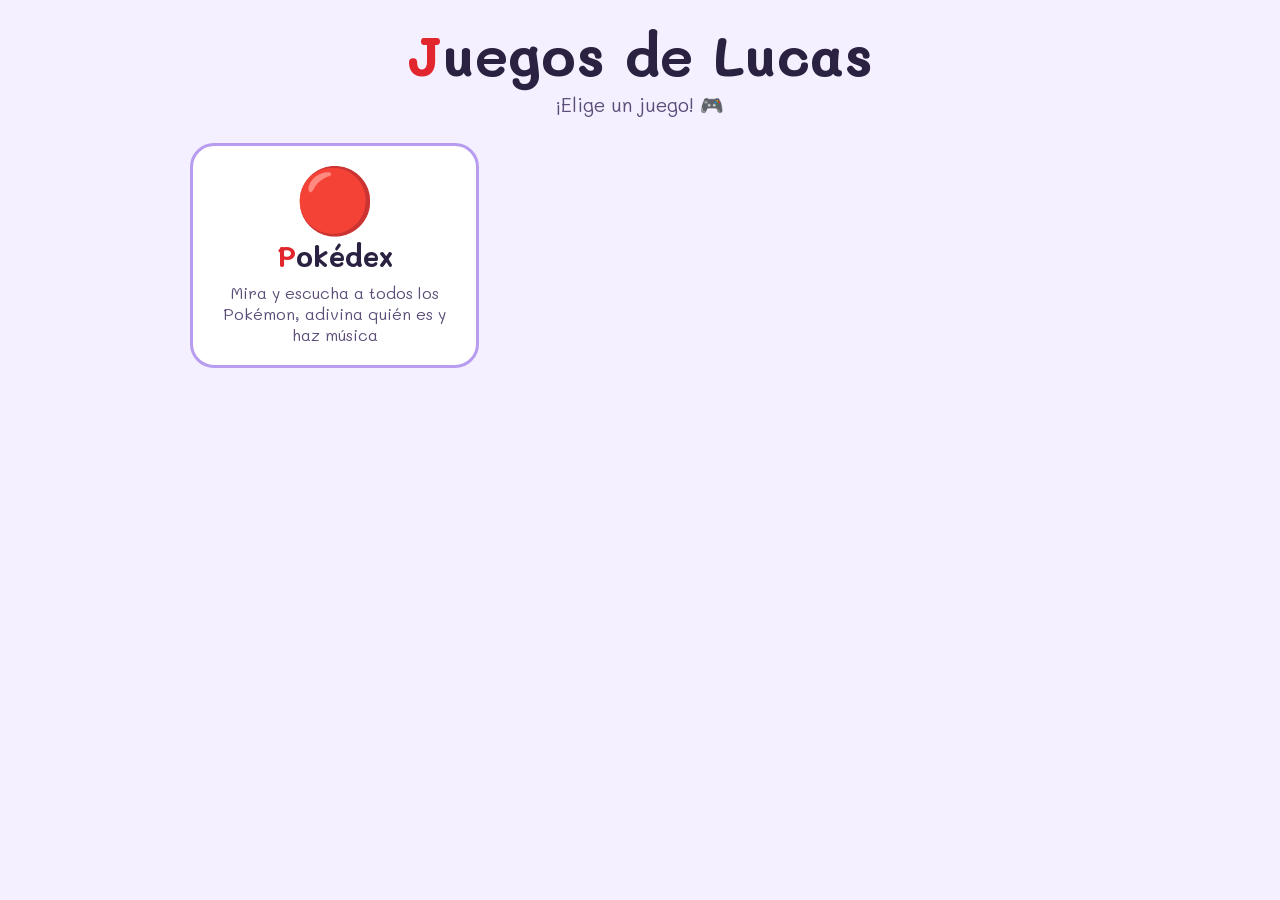
==== public/index.html @ 50a150d6 "Agrega portada y Pokédex de Lucas Pokédex con favoritos, evoluciones, debilidades, Pokémon sorpresa," ====
<!doctype html>
<html lang="es-MX">
<head>
<meta charset="utf-8">
<meta name="viewport" content="width=device-width, initial-scale=1, viewport-fit=cover">
<title>Juegos de Lucas</title>
<meta name="theme-color" content="#F4F0FF">
<link rel="icon" href="pokedex/icon-180.png">
<link rel="stylesheet" href="https://fonts.googleapis.com/css2?family=Mali:wght@500;700&display=swap">
<style>
/* Portada: título grande y una tarjeta por juego, de más nuevo a más viejo. */
*{box-sizing:border-box}
[hidden]{display:none!important}
html,body{margin:0}
body{background:#F4F0FF;color:#2b2140;font-family:"Mali",system-ui,sans-serif;min-height:100vh;
  padding:calc(24px + env(safe-area-inset-top,0px)) max(16px,env(safe-area-inset-right,0px)) calc(32px + env(safe-area-inset-bottom,0px)) max(16px,env(safe-area-inset-left,0px))}
.wrap{max-width:900px;margin:0 auto}
h1{font-size:clamp(34px,7vw,56px);margin:0 0 6px;text-align:center;line-height:1.1}
h1 .r,.card h2 .r{color:#E1262D}
.sub{text-align:center;font-size:19px;margin:0 0 26px;color:#5b4d78}
.games{display:grid;grid-template-columns:repeat(auto-fill,minmax(240px,1fr));gap:16px;padding:0;margin:0;list-style:none}
.card{display:flex;flex-direction:column;align-items:center;gap:8px;background:#fff;border:3px solid #B79CF0;border-radius:24px;
  padding:20px 16px;text-decoration:none;color:inherit;transition:transform .15s,box-shadow .15s}
.card:hover,.card:focus-visible{transform:translateY(-4px);box-shadow:0 10px 24px rgba(120,80,200,.18);outline:none}
.card .ico{font-size:64px;line-height:1}
.card h2{margin:0;font-size:28px}
.card p{margin:0;text-align:center;font-size:16px;color:#5b4d78}
@media (prefers-reduced-motion:reduce){*{transition:none!important}}
</style>
</head>
<body>
<div class="wrap">
  <h1><span class="r">J</span>uegos de Lucas</h1>
  <p class="sub">¡Elige un juego! 🎮</p>
  <ul class="games">
    <!-- Juegos nuevos: agregar su tarjeta aquí, al inicio de la lista -->
    <li><a class="card" href="pokedex/">
      <span class="ico" aria-hidden="true">🔴</span>
      <h2><span class="r">P</span>okédex</h2>
      <p>Mira y escucha a todos los Pokémon, adivina quién es y haz música</p>
    </a></li>
  </ul>
</div>
</body>
</html>
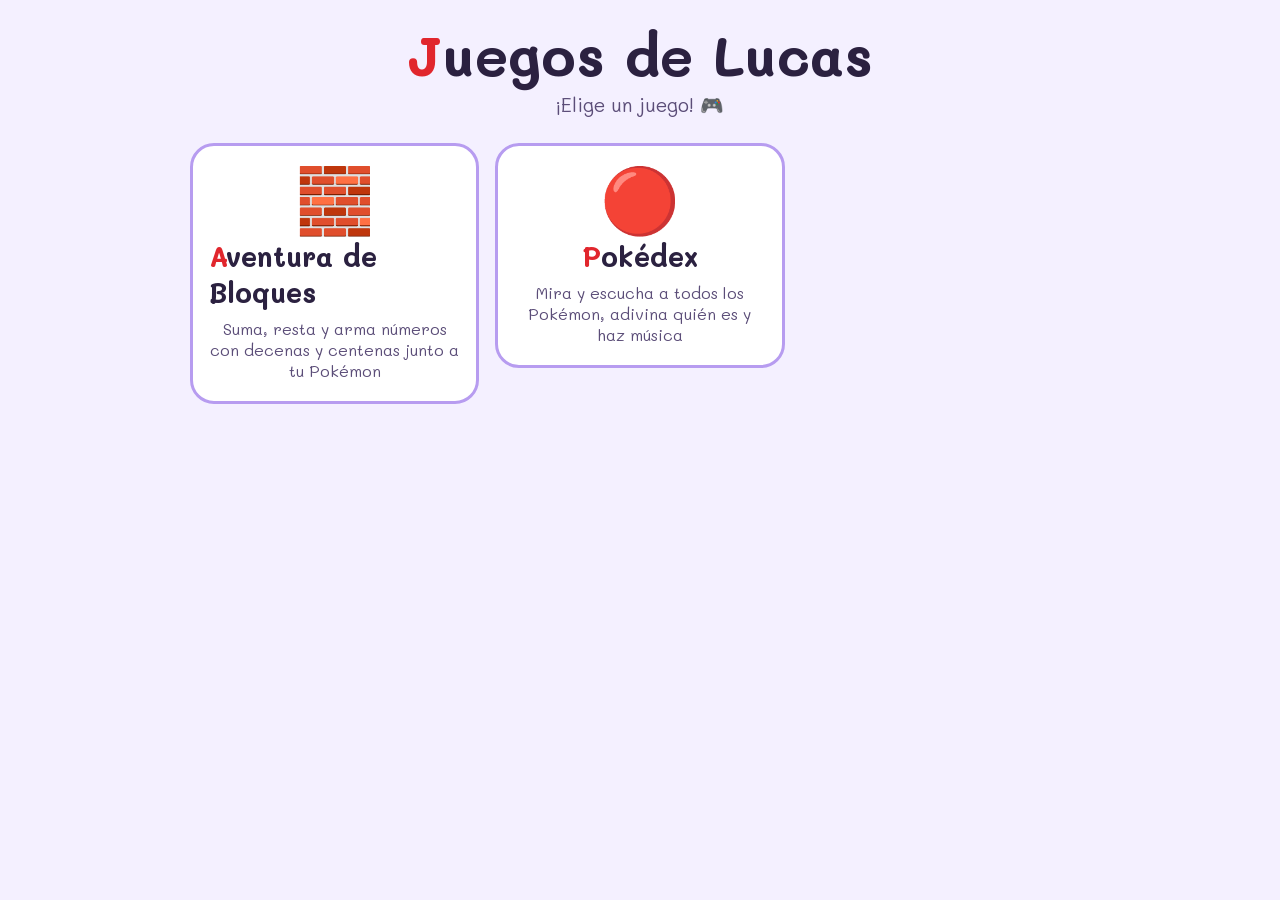
==== commit d7b2105a: "Agrega Aventura de Bloques: decenas, centenas, sumas y restas con compañero Pokémon" ====
--- a/public/index.html
+++ b/public/index.html
@@ -34,6 +34,11 @@
   <p class="sub">¡Elige un juego! 🎮</p>
   <ul class="games">
     <!-- Juegos nuevos: agregar su tarjeta aquí, al inicio de la lista -->
+    <li><a class="card" href="bloques/">
+      <span class="ico" aria-hidden="true">🧱</span>
+      <h2><span class="r">A</span>ventura de Bloques</h2>
+      <p>Suma, resta y arma números con decenas y centenas junto a tu Pokémon</p>
+    </a></li>
     <li><a class="card" href="pokedex/">
       <span class="ico" aria-hidden="true">🔴</span>
       <h2><span class="r">P</span>okédex</h2>
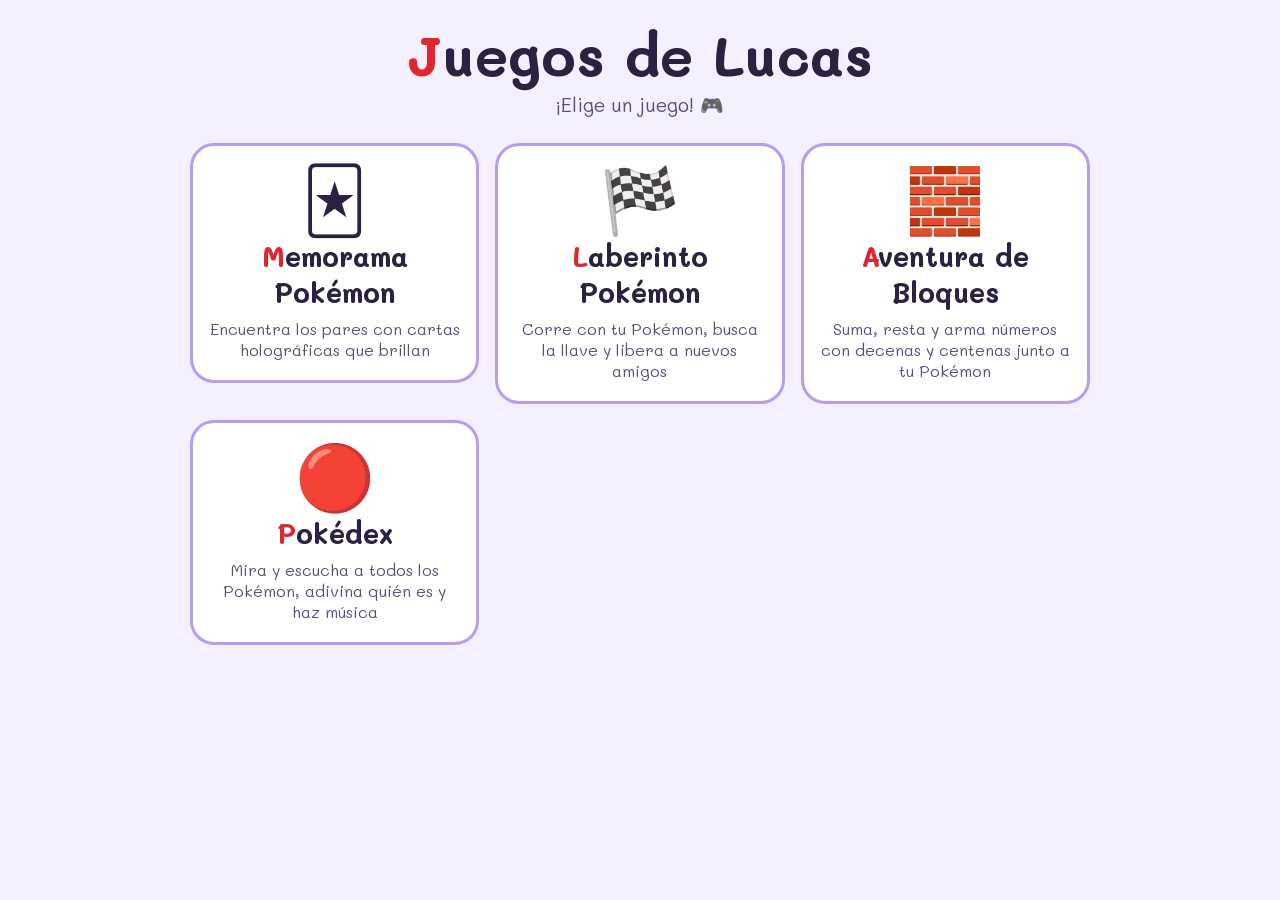
==== commit d4d38e11: "Agrega Memorama y Laberinto Pokémon con progreso compartido - Memorama: 3, 6 o 12 pares con los Poké" ====
--- a/public/index.html
+++ b/public/index.html
@@ -23,7 +23,7 @@
   padding:20px 16px;text-decoration:none;color:inherit;transition:transform .15s,box-shadow .15s}
 .card:hover,.card:focus-visible{transform:translateY(-4px);box-shadow:0 10px 24px rgba(120,80,200,.18);outline:none}
 .card .ico{font-size:64px;line-height:1}
-.card h2{margin:0;font-size:28px}
+.card h2{margin:0;font-size:28px;text-align:center}
 .card p{margin:0;text-align:center;font-size:16px;color:#5b4d78}
 @media (prefers-reduced-motion:reduce){*{transition:none!important}}
 </style>
@@ -34,6 +34,16 @@
   <p class="sub">¡Elige un juego! 🎮</p>
   <ul class="games">
     <!-- Juegos nuevos: agregar su tarjeta aquí, al inicio de la lista -->
+    <li><a class="card" href="memorama/">
+      <span class="ico" aria-hidden="true">🃏</span>
+      <h2><span class="r">M</span>emorama Pokémon</h2>
+      <p>Encuentra los pares con cartas holográficas que brillan</p>
+    </a></li>
+    <li><a class="card" href="laberinto/">
+      <span class="ico" aria-hidden="true">🏁</span>
+      <h2><span class="r">L</span>aberinto Pokémon</h2>
+      <p>Corre con tu Pokémon, busca la llave y libera a nuevos amigos</p>
+    </a></li>
     <li><a class="card" href="bloques/">
       <span class="ico" aria-hidden="true">🧱</span>
       <h2><span class="r">A</span>ventura de Bloques</h2>
